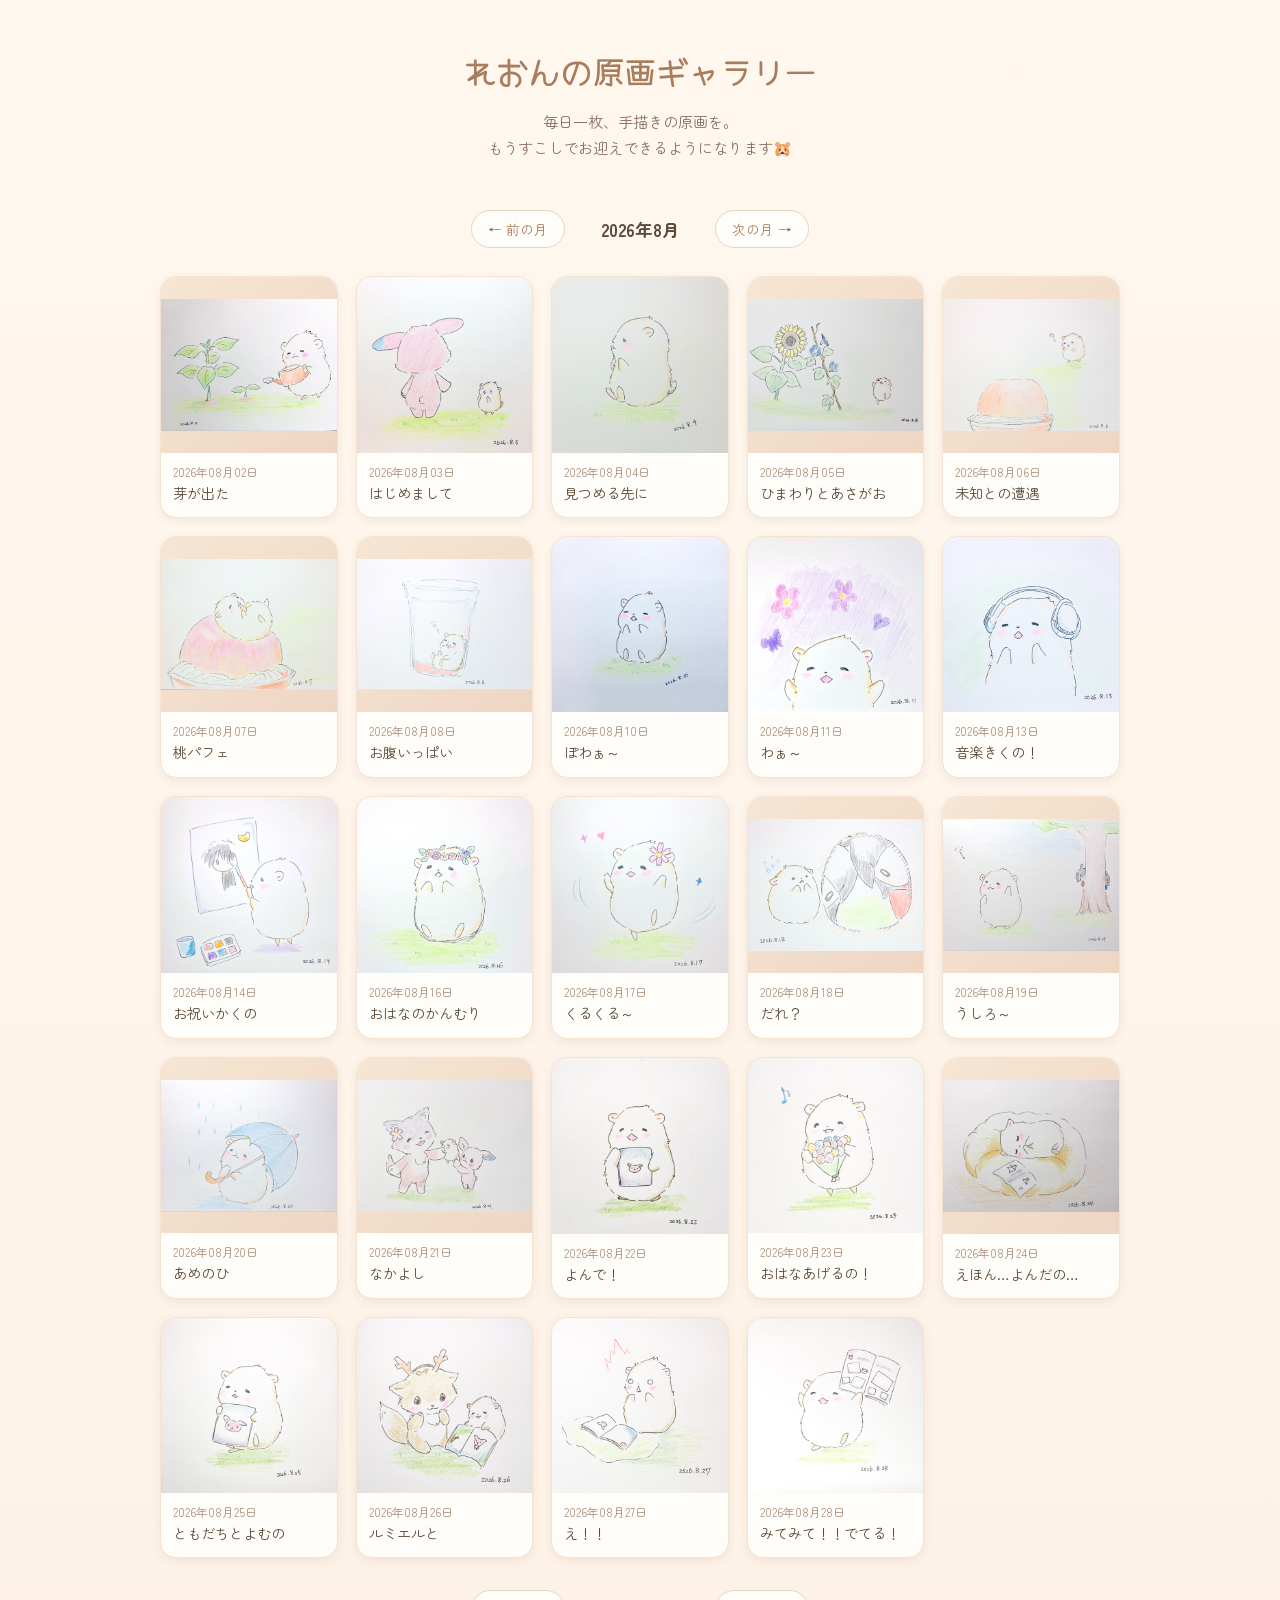
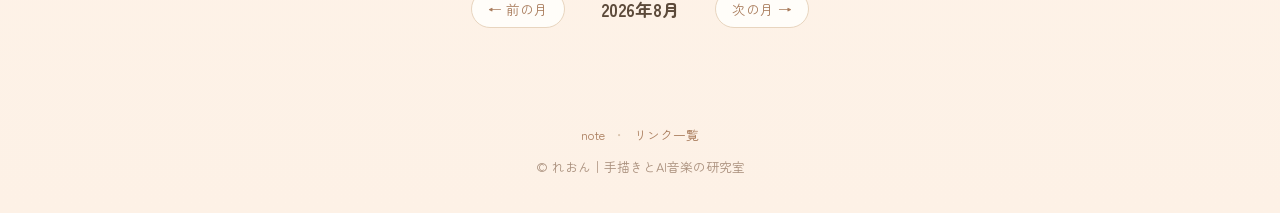
==== index.html @ 55b3cfb3 "フッター足した" ====
<!DOCTYPE html>
<html lang="ja">
<head>
<meta charset="UTF-8">
<meta name="viewport" content="width=device-width, initial-scale=1.0">
<title>れおんの原画ギャラリー</title>
<link rel="stylesheet" href="style.css">
</head>
<body>

<header class="site-header">
  <h1>れおんの原画ギャラリー</h1>
  <p class="subtitle" id="subtitle">毎日一枚、手描きの原画を。<br>気になった一枚を、お迎えしてみてください✨</p>
  <p class="price-note">原画は、1枚 ¥2,000 です<br>サイズは、はがきサイズくらい(約10.7×14.5cm)</p>
</header>

<main>
  <div class="month-nav">
    <button id="prev-month" class="month-nav-btn">&larr; 前の月</button>
    <div id="current-month" class="current-month"></div>
    <button id="next-month" class="month-nav-btn">次の月 &rarr;</button>
  </div>
  <div id="calendar-grid" class="calendar-grid">
    <!-- JSで生成 -->
  </div>
  <p id="empty-msg" class="empty-msg hidden">この月には、まだ絵がありません。</p>
  <div class="month-nav month-nav-bottom">
    <button id="prev-month-bottom" class="month-nav-btn">&larr; 前の月</button>
    <div id="current-month-bottom" class="current-month"></div>
    <button id="next-month-bottom" class="month-nav-btn">次の月 &rarr;</button>
  </div>
</main>

<footer class="site-footer">
  <p class="footer-links">
    <a href="https://note.com/leon_s_lab" target="_blank" rel="noopener">note</a>
    <span class="footer-sep">・</span>
    <a href="https://lit.link/leonslab" target="_blank" rel="noopener">リンク一覧</a>
  </p>
  <p>&copy; れおん｜手描きとAI音楽の研究室</p>
</footer>

<!-- 詳細モーダル -->
<div id="modal-overlay" class="modal-overlay hidden">
  <div class="modal-box">
    <button id="modal-close" class="modal-close">&times;</button>
    <div class="modal-image-wrap">
      <img id="modal-image" src="" alt="">
      <div id="modal-soldout" class="soldout-badge hidden">お迎えされました</div>
    </div>
    <h2 id="modal-title"></h2>
    <p id="modal-date" class="modal-date"></p>
    <p id="modal-note" class="modal-note"></p>
    <p id="modal-price" class="modal-price"></p>
    <p class="modal-size">サイズ: はがきサイズくらい(約10.7×14.5cm)</p>

    <a id="modal-base-link" href="#" target="_blank" rel="noopener" class="apply-button base-buy-button hidden">BASEで購入する</a>
    <p class="or-divider hidden" id="or-divider">または</p>

    <form id="apply-form" class="apply-form">
      <input type="hidden" id="form-artwork" name="artwork" value="">

      <label class="form-label" for="form-name">お名前(ニックネームでOK)</label>
      <input type="text" id="form-name" name="name" class="form-input" required>

      <label class="form-label" for="form-method">ご希望の連絡手段</label>
      <select id="form-method" name="method" class="form-input" required>
        <option value="">選んでください</option>
        <option value="X(Twitter)DM">X(Twitter)のDM</option>
        <option value="InstagramDM">InstagramのDM</option>
        <option value="Discord">Discord</option>
        <option value="メール">メール</option>
      </select>

      <label class="form-label" for="form-account">そのアカウント名・連絡先</label>
      <input type="text" id="form-account" name="account" class="form-input" placeholder="例: @your_id" required>

      <button type="submit" class="apply-button">この一枚を申し込む</button>
    </form>
    <p id="form-status" class="form-status hidden"></p>

    <p id="modal-sold-msg" class="sold-msg hidden">この作品は、すでにおうちが決まりました。</p>
  </div>
</div>

<script src="script.js"></script>
</body>
</html>
---- style.css ----
@import url('https://fonts.googleapis.com/css2?family=Yomogi&family=Zen+Maru+Gothic:wght@400;500;700&display=swap');

* {
  box-sizing: border-box;
}

.hidden {
  display: none !important;
}

body {
  margin: 0;
  font-family: 'Zen Maru Gothic', sans-serif;
  background: linear-gradient(180deg, #fff8ef 0%, #fdf1e6 100%);
  color: #5c4a3a;
  min-height: 100vh;
}

.site-header {
  text-align: center;
  padding: 48px 20px 24px;
}

.site-header h1 {
  font-family: 'Yomogi', cursive;
  font-size: 2rem;
  color: #a97c5c;
  margin: 0 0 12px;
}

.subtitle {
  font-size: 0.95rem;
  line-height: 1.7;
  color: #8a7161;
}

.price-note {
  display: inline-block;
  margin-top: 14px;
  font-size: 0.85rem;
  color: #a97c5c;
  background: #fdf1e6;
  border: 1px solid #e8d5bf;
  padding: 6px 16px;
  border-radius: 999px;
}

main {
  max-width: 1000px;
  margin: 0 auto;
  padding: 0 20px 60px;
}

.month-nav {
  display: flex;
  align-items: center;
  justify-content: center;
  gap: 20px;
  margin: 10px 0 28px;
}

.month-nav-btn {
  background: #fffdf9;
  border: 1px solid #e8d5bf;
  color: #a97c5c;
  padding: 8px 16px;
  border-radius: 999px;
  cursor: pointer;
  font-family: inherit;
  font-size: 0.85rem;
  transition: background 0.15s ease;
}

.month-nav-btn:hover {
  background: #f6e6d3;
}

.current-month {
  font-size: 1.1rem;
  font-weight: 700;
  color: #5c4a3a;
  min-width: 110px;
  text-align: center;
}

.empty-msg {
  text-align: center;
  color: #a98f7c;
  padding: 40px 0;
}

.empty-msg.hidden {
  display: none;
}

.month-nav-bottom {
  margin-top: 32px;
  margin-bottom: 0;
}

.calendar-grid {
  display: grid;
  grid-template-columns: repeat(auto-fill, minmax(150px, 1fr));
  gap: 18px;
}

.art-card {
  background: #fffdf9;
  border-radius: 16px;
  overflow: hidden;
  box-shadow: 0 3px 10px rgba(169, 124, 92, 0.12);
  cursor: pointer;
  transition: transform 0.15s ease, box-shadow 0.15s ease;
  position: relative;
  border: 1px solid #f3e3d0;
}

.art-card:hover {
  transform: translateY(-4px);
  box-shadow: 0 6px 16px rgba(169, 124, 92, 0.2);
}

.art-card .thumb {
  width: 100%;
  aspect-ratio: 1 / 1;
  background: linear-gradient(135deg, #f6e6d3, #eed6c3);
  display: flex;
  align-items: center;
  justify-content: center;
  font-size: 2rem;
  overflow: hidden;
}

.art-card .thumb img {
  width: 100%;
  height: 100%;
  object-fit: contain;
}

.art-card .card-info {
  padding: 10px 12px 14px;
}

.art-card .card-date {
  font-size: 0.75rem;
  color: #a98f7c;
}

.art-card .card-title {
  font-size: 0.9rem;
  margin-top: 2px;
  color: #5c4a3a;
}

.sold-ribbon {
  position: absolute;
  top: 12px;
  right: -34px;
  background: #c98a6b;
  color: #fff;
  font-size: 0.65rem;
  padding: 3px 32px;
  transform: rotate(35deg);
  box-shadow: 0 2px 6px rgba(0,0,0,0.15);
  white-space: nowrap;
}

.site-footer {
  text-align: center;
  padding: 24px;
  font-size: 0.8rem;
  color: #a98f7c;
}

.footer-links {
  margin-bottom: 8px;
}

.footer-links a {
  color: #a97c5c;
  text-decoration: none;
}

.footer-links a:hover {
  text-decoration: underline;
}

.footer-sep {
  color: #d9c3ac;
  margin: 0 4px;
}

/* モーダル */
.modal-overlay {
  position: fixed;
  inset: 0;
  background: rgba(92, 74, 58, 0.45);
  display: flex;
  align-items: center;
  justify-content: center;
  padding: 20px;
  z-index: 100;
}

.modal-overlay.hidden {
  display: none;
}

.modal-box {
  background: #fffdf9;
  border-radius: 20px;
  max-width: 420px;
  width: 100%;
  padding: 28px;
  position: relative;
  max-height: 90vh;
  overflow-y: auto;
  box-shadow: 0 10px 30px rgba(0,0,0,0.2);
}

.modal-close {
  position: absolute;
  top: 14px;
  right: 16px;
  background: none;
  border: none;
  font-size: 1.4rem;
  color: #a98f7c;
  cursor: pointer;
  line-height: 1;
}

.modal-image-wrap {
  position: relative;
  border-radius: 14px;
  overflow: hidden;
  aspect-ratio: 1 / 1;
  background: linear-gradient(135deg, #f6e6d3, #eed6c3);
  display: flex;
  align-items: center;
  justify-content: center;
  font-size: 3rem;
  margin-bottom: 16px;
}

.modal-image-wrap img {
  width: 100%;
  height: 100%;
  object-fit: contain;
  display: none;
}

.soldout-badge {
  position: absolute;
  top: 12px;
  right: 12px;
  background: #c98a6b;
  color: #fff;
  font-size: 0.75rem;
  padding: 5px 12px;
  border-radius: 999px;
}

.soldout-badge.hidden {
  display: none;
}

#modal-title {
  font-size: 1.2rem;
  margin: 0 0 4px;
  color: #5c4a3a;
}

.modal-date {
  font-size: 0.8rem;
  color: #a98f7c;
  margin: 0 0 10px;
}

.modal-note {
  font-size: 0.9rem;
  line-height: 1.6;
  color: #6b5847;
  margin-bottom: 14px;
}

.modal-price {
  font-size: 1.1rem;
  font-weight: 700;
  color: #a97c5c;
  margin-bottom: 16px;
}

.modal-size {
  font-size: 0.8rem;
  color: #8a7161;
  margin: -10px 0 16px;
}

.apply-form {
  display: flex;
  flex-direction: column;
  gap: 4px;
}

.form-label {
  font-size: 0.8rem;
  color: #8a7161;
  margin-top: 10px;
}

.form-input {
  font-family: inherit;
  font-size: 0.9rem;
  padding: 10px 12px;
  border-radius: 10px;
  border: 1px solid #e8d5bf;
  background: #fffdf9;
  color: #5c4a3a;
}

.form-input:focus {
  outline: 2px solid #d9b18e;
  outline-offset: 1px;
}

.apply-button {
  display: block;
  width: 100%;
  text-align: center;
  background: #c98a6b;
  color: #fff;
  padding: 12px;
  border: none;
  border-radius: 999px;
  text-decoration: none;
  font-size: 0.95rem;
  margin-top: 16px;
  cursor: pointer;
  transition: background 0.15s ease;
}

.apply-button:hover {
  background: #b57657;
}

.form-status {
  text-align: center;
  margin-top: 12px;
  font-size: 0.85rem;
  color: #a97c5c;
}

.form-status.hidden {
  display: none;
}

.base-buy-button {
  background: #7a9e7e;
  margin-top: 0;
}

.base-buy-button:hover {
  background: #688c6c;
}

.or-divider {
  text-align: center;
  font-size: 0.8rem;
  color: #a98f7c;
  margin: 10px 0;
}

.sold-msg {
  text-align: center;
  padding: 12px;
  background: #f3e3d0;
  border-radius: 999px;
  color: #8a7161;
  font-size: 0.9rem;
}

.sold-msg.hidden {
  display: none;
}

@media (prefers-color-scheme: dark) {
  body {
    background: linear-gradient(180deg, #2a221c 0%, #1f1913 100%);
    color: #ecdfd0;
  }
  .site-header h1 { color: #e0b48c; }
  .footer-links a { color: #e0b48c; }
  .subtitle { color: #cbb8a3; }
  .price-note { background: #34291f; border-color: #4a3b2c; color: #e0b48c; }
  .modal-size { color: #b8a28c; }
  .art-card { background: #34291f; border-color: #4a3b2c; }
  .art-card .card-date { color: #b8a28c; }
  .art-card .card-title { color: #ecdfd0; }
  .modal-box { background: #34291f; }
  .modal-note { color: #d8c9b8; }
  .sold-msg { background: #4a3b2c; color: #cbb8a3; }
  .month-nav-btn { background: #34291f; border-color: #4a3b2c; color: #e0b48c; }
  .current-month { color: #ecdfd0; }
  .empty-msg { color: #b8a28c; }
  .form-label { color: #cbb8a3; }
  .form-input { background: #2a221c; border-color: #4a3b2c; color: #ecdfd0; }
}
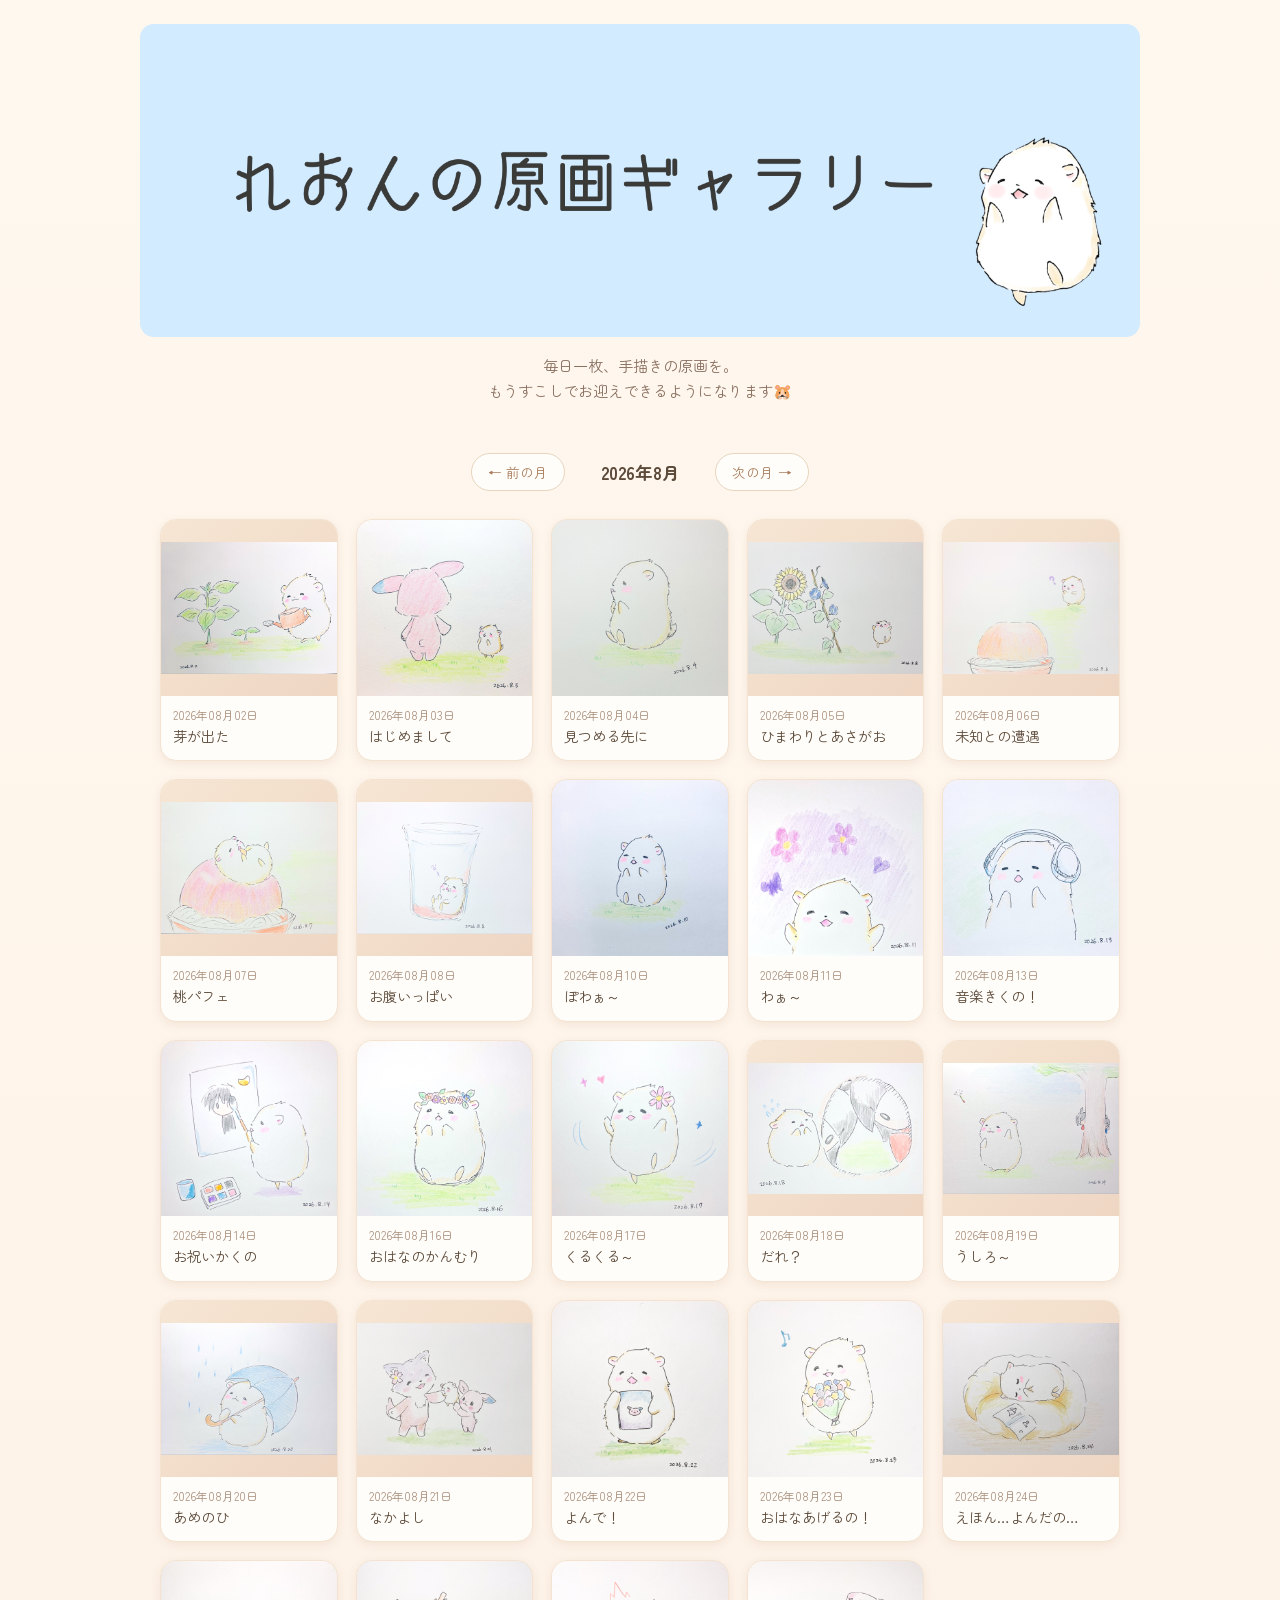
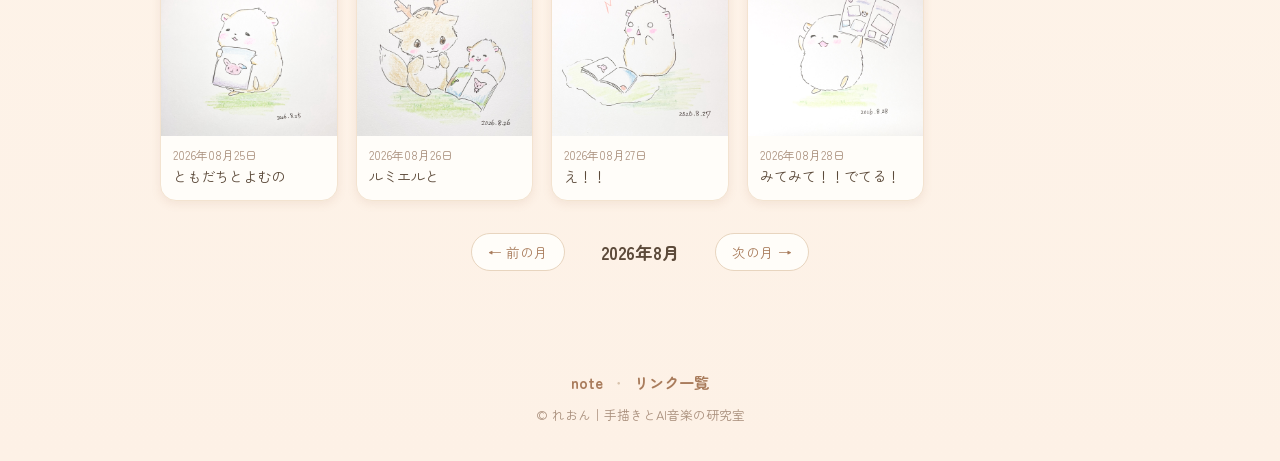
==== commit af5fcab8: "ヘッダー追加" ====
--- a/index.html
+++ b/index.html
@@ -9,7 +9,7 @@
 <body>
 
 <header class="site-header">
-  <h1>れおんの原画ギャラリー</h1>
+  <h1 class="header-image"><img src="assets/header.png" alt="れおんの原画ギャラリー"></h1>
   <p class="subtitle" id="subtitle">毎日一枚、手描きの原画を。<br>気になった一枚を、お迎えしてみてください✨</p>
   <p class="price-note">原画は、1枚 ¥2,000 です<br>サイズは、はがきサイズくらい(約10.7×14.5cm)</p>
 </header>
--- a/style.css
+++ b/style.css
@@ -18,7 +18,7 @@
 
 .site-header {
   text-align: center;
-  padding: 48px 20px 24px;
+  padding: 24px 20px 24px;
 }
 
 .site-header h1 {
@@ -26,6 +26,18 @@
   font-size: 2rem;
   color: #a97c5c;
   margin: 0 0 12px;
+}
+
+.site-header h1.header-image {
+  margin: 0 auto 16px;
+  max-width: 1000px;
+}
+
+.site-header h1.header-image img {
+  display: block;
+  width: 100%;
+  height: auto;
+  border-radius: 14px;
 }
 
 .subtitle {
@@ -174,11 +186,13 @@
 
 .footer-links {
   margin-bottom: 8px;
+  font-size: 0.95rem;
 }
 
 .footer-links a {
   color: #a97c5c;
   text-decoration: none;
+  font-weight: 700;
 }
 
 .footer-links a:hover {
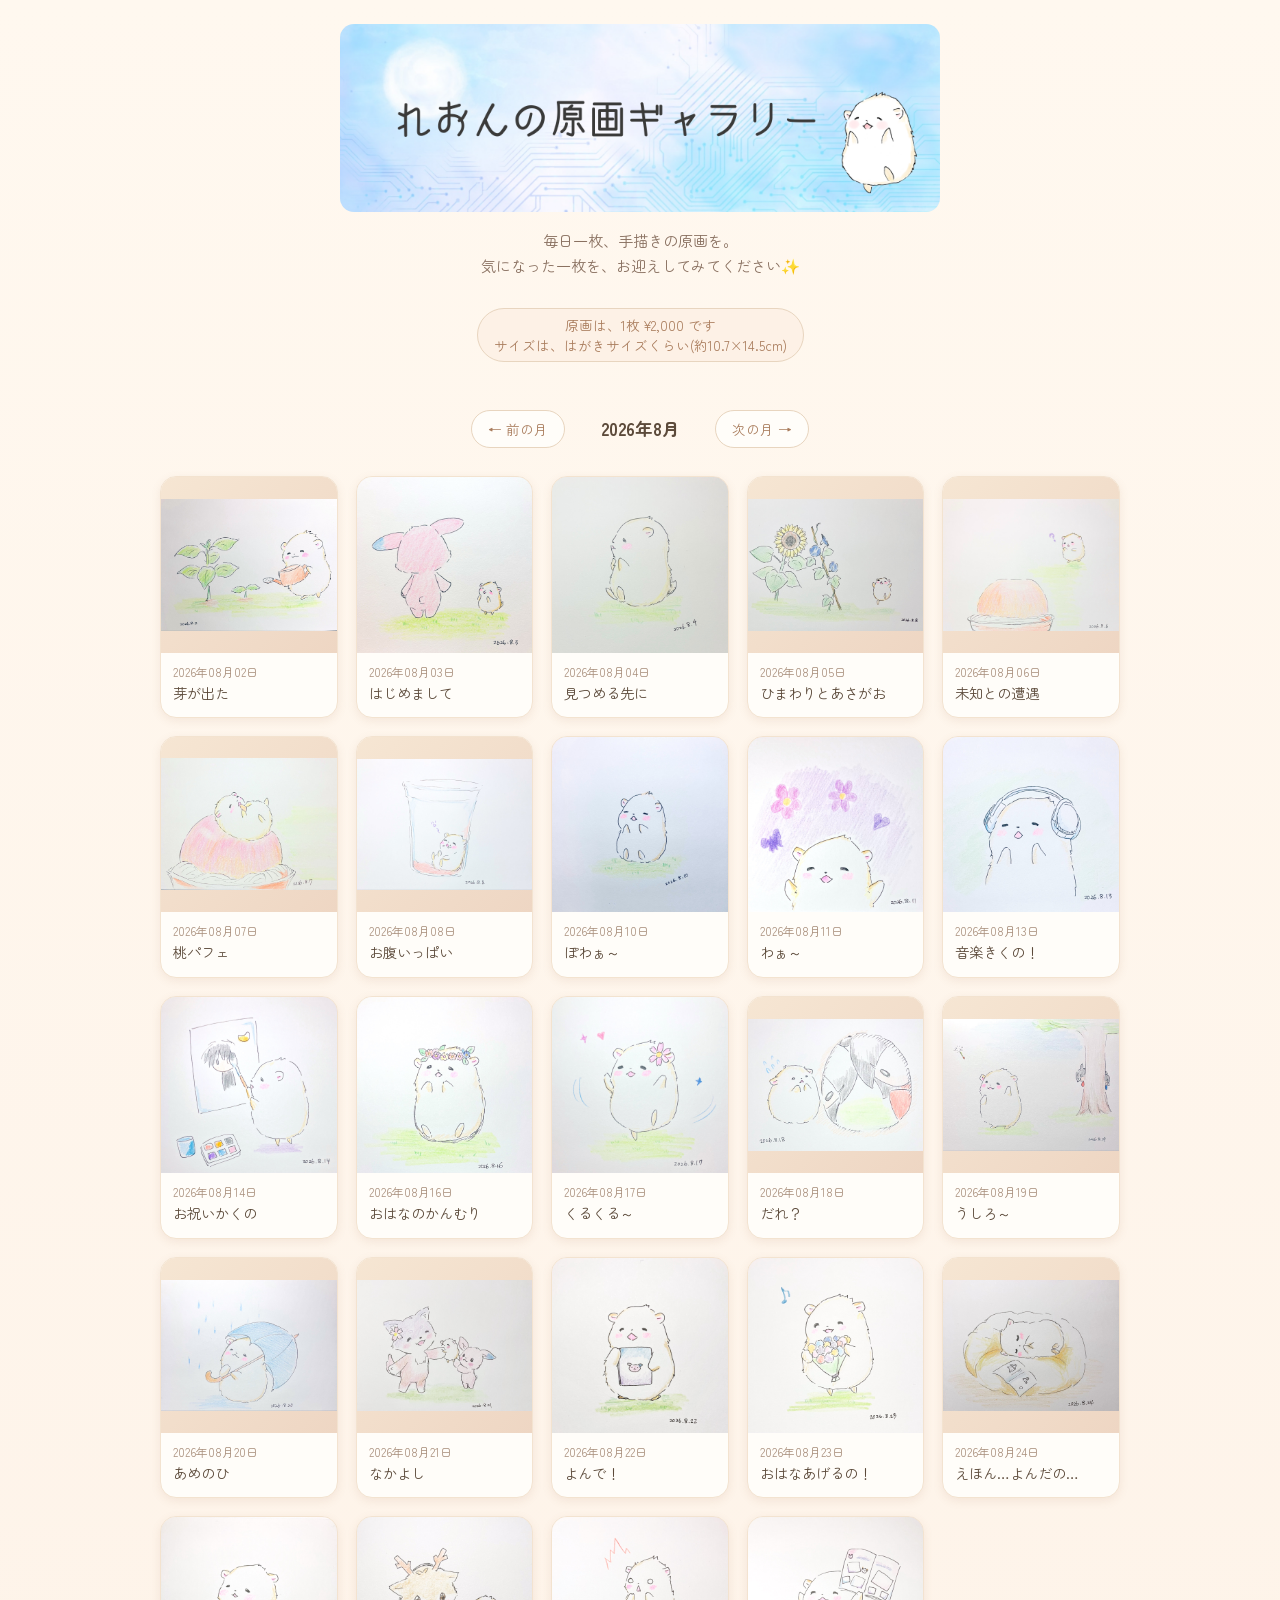
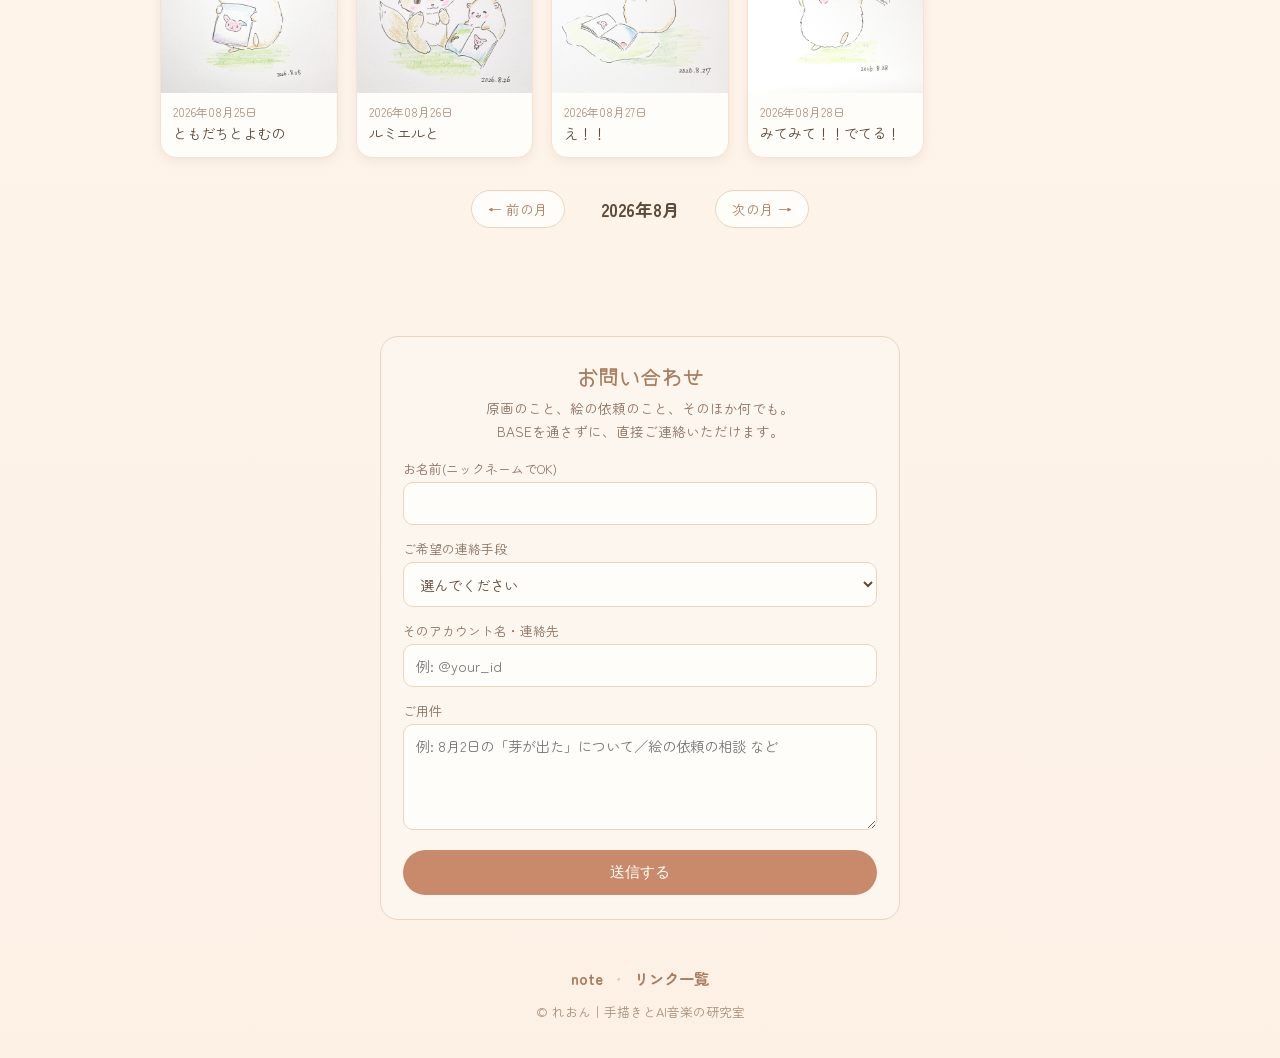
==== commit a8ae6b64: "フォーム変更" ====
--- a/index.html
+++ b/index.html
@@ -31,6 +31,33 @@
   </div>
 </main>
 
+<section class="contact-section" id="contact">
+  <h2 class="contact-title">お問い合わせ</h2>
+  <p class="contact-lead">原画のこと、絵の依頼のこと、そのほか何でも。<br>BASEを通さずに、直接ご連絡いただけます。</p>
+  <form id="apply-form" class="apply-form">
+    <label class="form-label" for="form-name">お名前(ニックネームでOK)</label>
+    <input type="text" id="form-name" name="name" class="form-input" required>
+
+    <label class="form-label" for="form-method">ご希望の連絡手段</label>
+    <select id="form-method" name="method" class="form-input" required>
+      <option value="">選んでください</option>
+      <option value="X(Twitter)DM">X(Twitter)のDM</option>
+      <option value="InstagramDM">InstagramのDM</option>
+      <option value="Discord">Discord</option>
+      <option value="メール">メール</option>
+    </select>
+
+    <label class="form-label" for="form-account">そのアカウント名・連絡先</label>
+    <input type="text" id="form-account" name="account" class="form-input" placeholder="例: @your_id" required>
+
+    <label class="form-label" for="form-message">ご用件</label>
+    <textarea id="form-message" name="message" class="form-input form-textarea" rows="4" placeholder="例: 8月2日の「芽が出た」について／絵の依頼の相談 など" required></textarea>
+
+    <button type="submit" class="apply-button">送信する</button>
+  </form>
+  <p id="form-status" class="form-status hidden"></p>
+</section>
+
 <footer class="site-footer">
   <p class="footer-links">
     <a href="https://note.com/leon_s_lab" target="_blank" rel="noopener">note</a>
@@ -55,29 +82,6 @@
     <p class="modal-size">サイズ: はがきサイズくらい(約10.7×14.5cm)</p>
 
     <a id="modal-base-link" href="#" target="_blank" rel="noopener" class="apply-button base-buy-button hidden">BASEで購入する</a>
-    <p class="or-divider hidden" id="or-divider">または</p>
-
-    <form id="apply-form" class="apply-form">
-      <input type="hidden" id="form-artwork" name="artwork" value="">
-
-      <label class="form-label" for="form-name">お名前(ニックネームでOK)</label>
-      <input type="text" id="form-name" name="name" class="form-input" required>
-
-      <label class="form-label" for="form-method">ご希望の連絡手段</label>
-      <select id="form-method" name="method" class="form-input" required>
-        <option value="">選んでください</option>
-        <option value="X(Twitter)DM">X(Twitter)のDM</option>
-        <option value="InstagramDM">InstagramのDM</option>
-        <option value="Discord">Discord</option>
-        <option value="メール">メール</option>
-      </select>
-
-      <label class="form-label" for="form-account">そのアカウント名・連絡先</label>
-      <input type="text" id="form-account" name="account" class="form-input" placeholder="例: @your_id" required>
-
-      <button type="submit" class="apply-button">この一枚を申し込む</button>
-    </form>
-    <p id="form-status" class="form-status hidden"></p>
 
     <p id="modal-sold-msg" class="sold-msg hidden">この作品は、すでにおうちが決まりました。</p>
   </div>
--- a/style.css
+++ b/style.css
@@ -30,7 +30,7 @@
 
 .site-header h1.header-image {
   margin: 0 auto 16px;
-  max-width: 1000px;
+  max-width: 600px;
 }
 
 .site-header h1.header-image img {
@@ -176,6 +176,30 @@
   box-shadow: 0 2px 6px rgba(0,0,0,0.15);
   white-space: nowrap;
 }
+
+.contact-section {
+  max-width: 520px;
+  margin: 48px auto 8px;
+  padding: 24px 22px;
+  background: #fdf6ee;
+  border: 1px solid #e8d5bf;
+  border-radius: 18px;
+}
+.contact-title {
+  font-family: 'Yomogi', cursive;
+  font-size: 1.3rem;
+  color: #a97c5c;
+  margin: 0 0 6px;
+  text-align: center;
+}
+.contact-lead {
+  font-size: 0.85rem;
+  line-height: 1.7;
+  color: #8a7161;
+  text-align: center;
+  margin: 0 0 6px;
+}
+.form-textarea { resize: vertical; font-family: inherit; }
 
 .site-footer {
   text-align: center;
@@ -418,5 +442,8 @@
   .current-month { color: #ecdfd0; }
   .empty-msg { color: #b8a28c; }
   .form-label { color: #cbb8a3; }
+  .contact-section { background: #34291f; border-color: #4a3b2c; }
+  .contact-title { color: #e0b48c; }
+  .contact-lead { color: #cbb8a3; }
   .form-input { background: #2a221c; border-color: #4a3b2c; color: #ecdfd0; }
 }
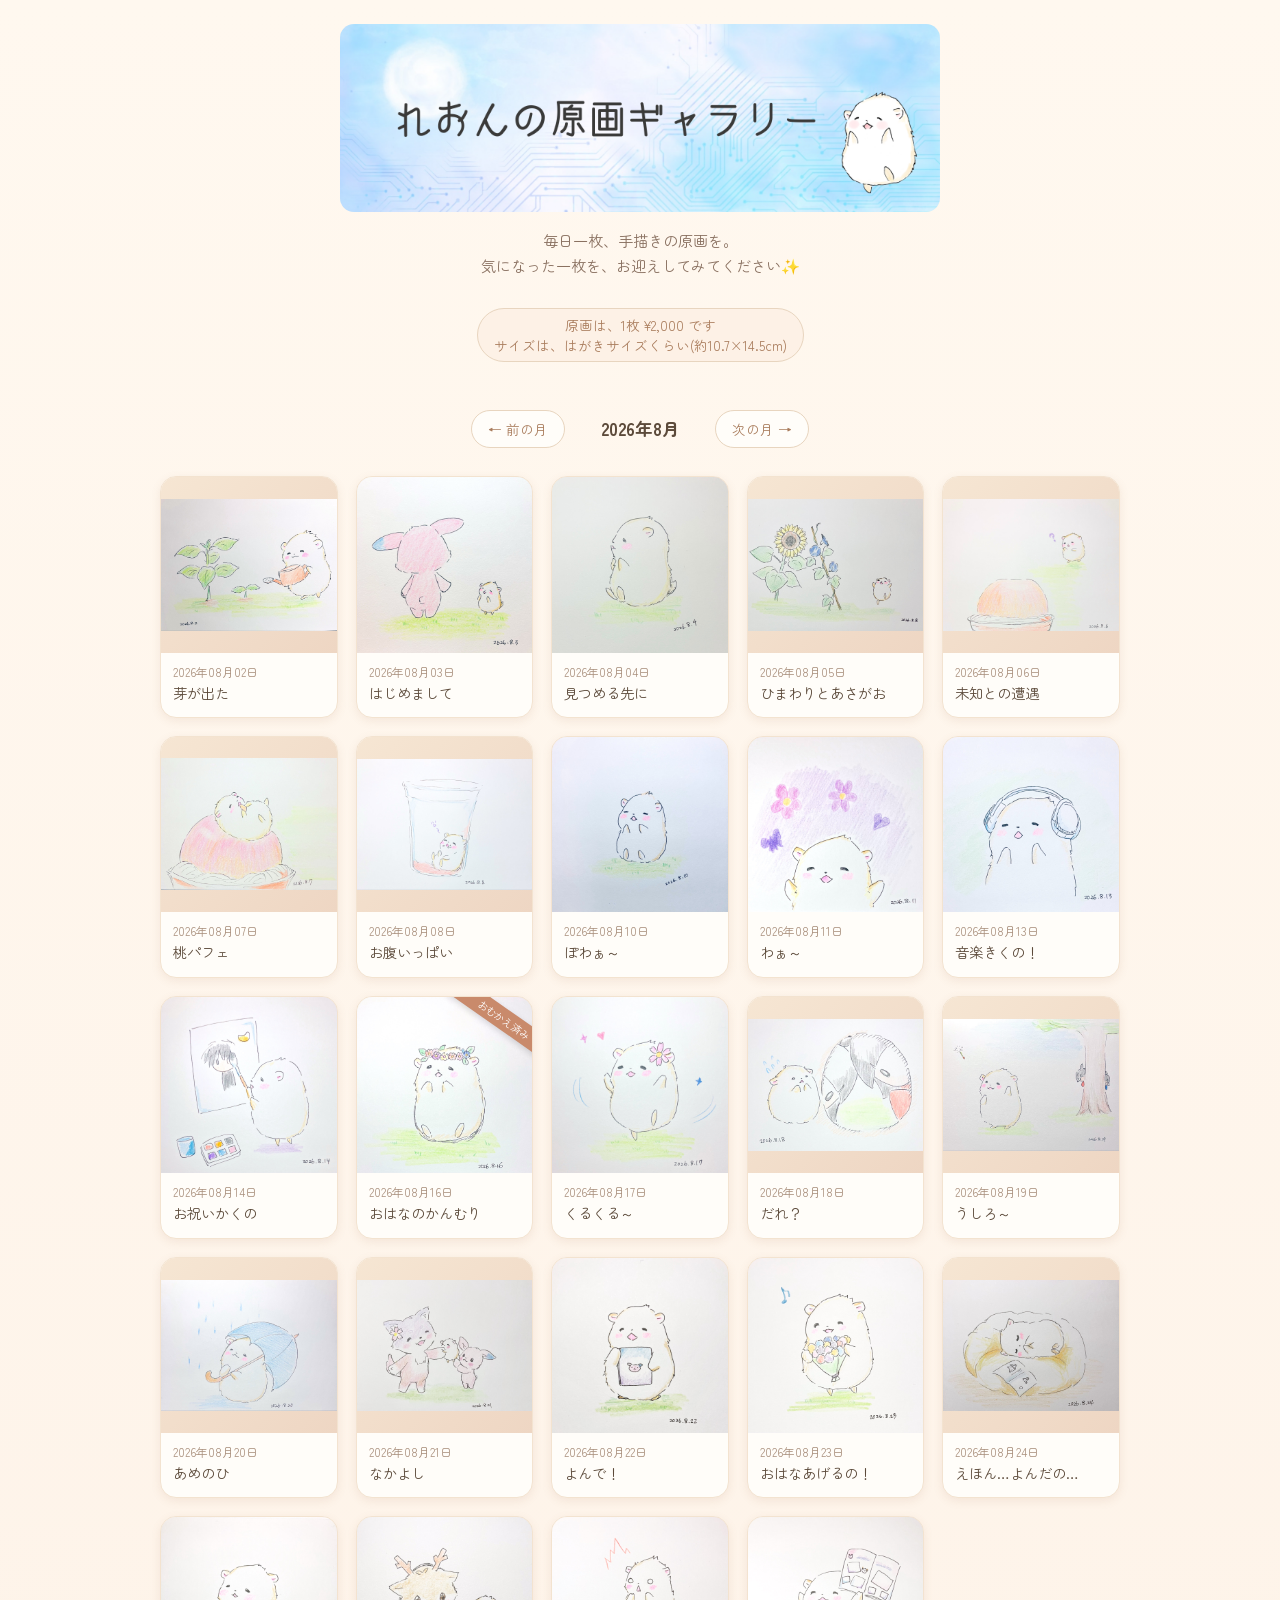
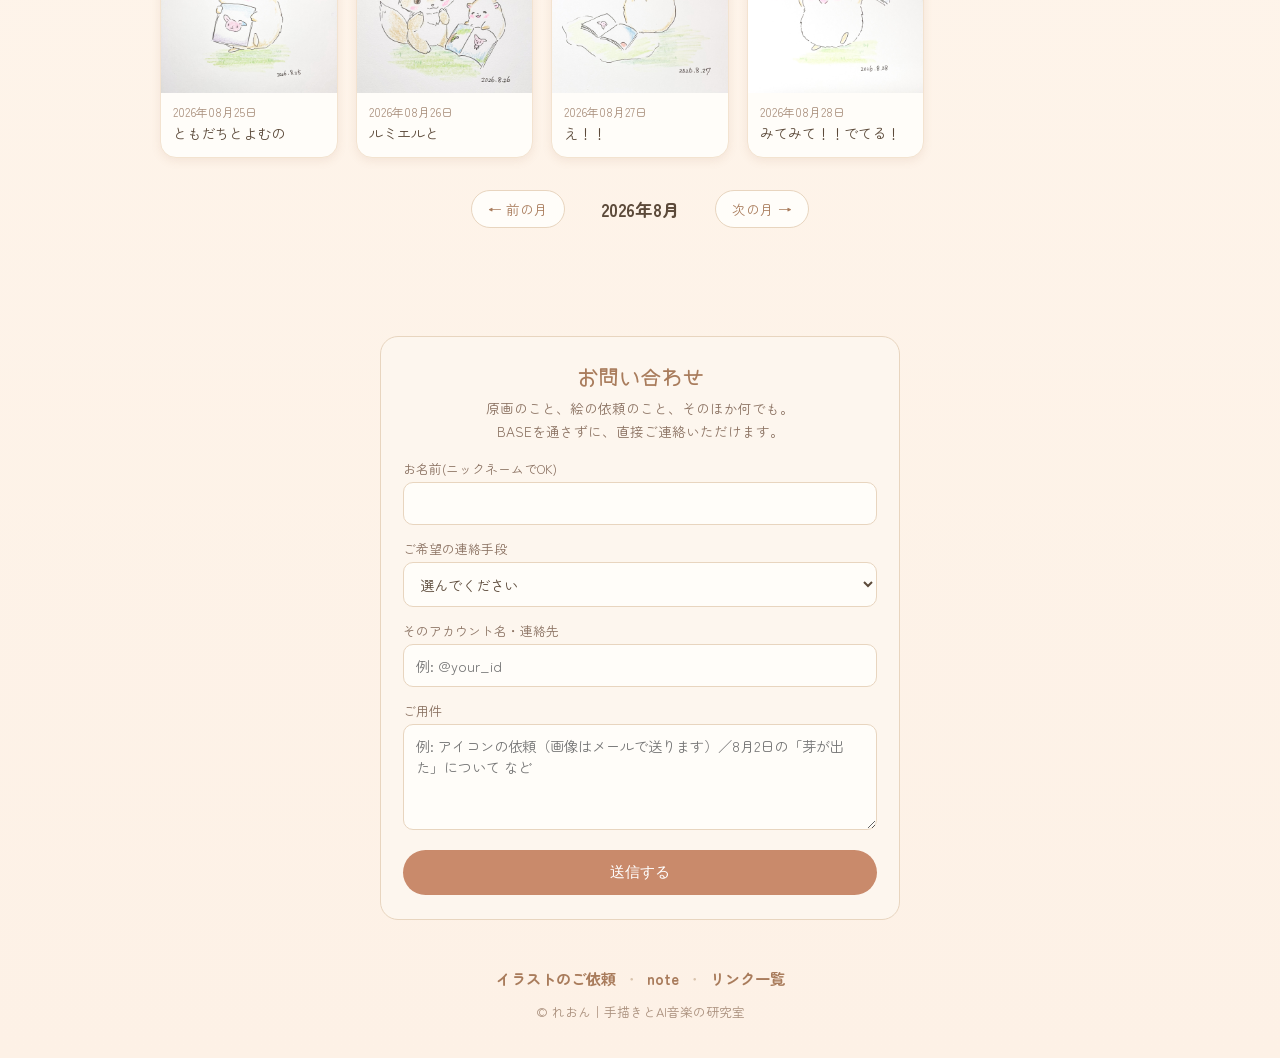
==== commit 9bf2d6a4: "依頼受け付けページ追加" ====
--- a/index.html
+++ b/index.html
@@ -51,7 +51,7 @@
     <input type="text" id="form-account" name="account" class="form-input" placeholder="例: @your_id" required>
 
     <label class="form-label" for="form-message">ご用件</label>
-    <textarea id="form-message" name="message" class="form-input form-textarea" rows="4" placeholder="例: 8月2日の「芽が出た」について／絵の依頼の相談 など" required></textarea>
+    <textarea id="form-message" name="message" class="form-input form-textarea" rows="4" placeholder="例: アイコンの依頼（画像はメールで送ります）／8月2日の「芽が出た」について など" required></textarea>
 
     <button type="submit" class="apply-button">送信する</button>
   </form>
@@ -60,6 +60,8 @@
 
 <footer class="site-footer">
   <p class="footer-links">
+    <a href="request.html">イラストのご依頼</a>
+    <span class="footer-sep">・</span>
     <a href="https://note.com/leon_s_lab" target="_blank" rel="noopener">note</a>
     <span class="footer-sep">・</span>
     <a href="https://lit.link/leonslab" target="_blank" rel="noopener">リンク一覧</a>
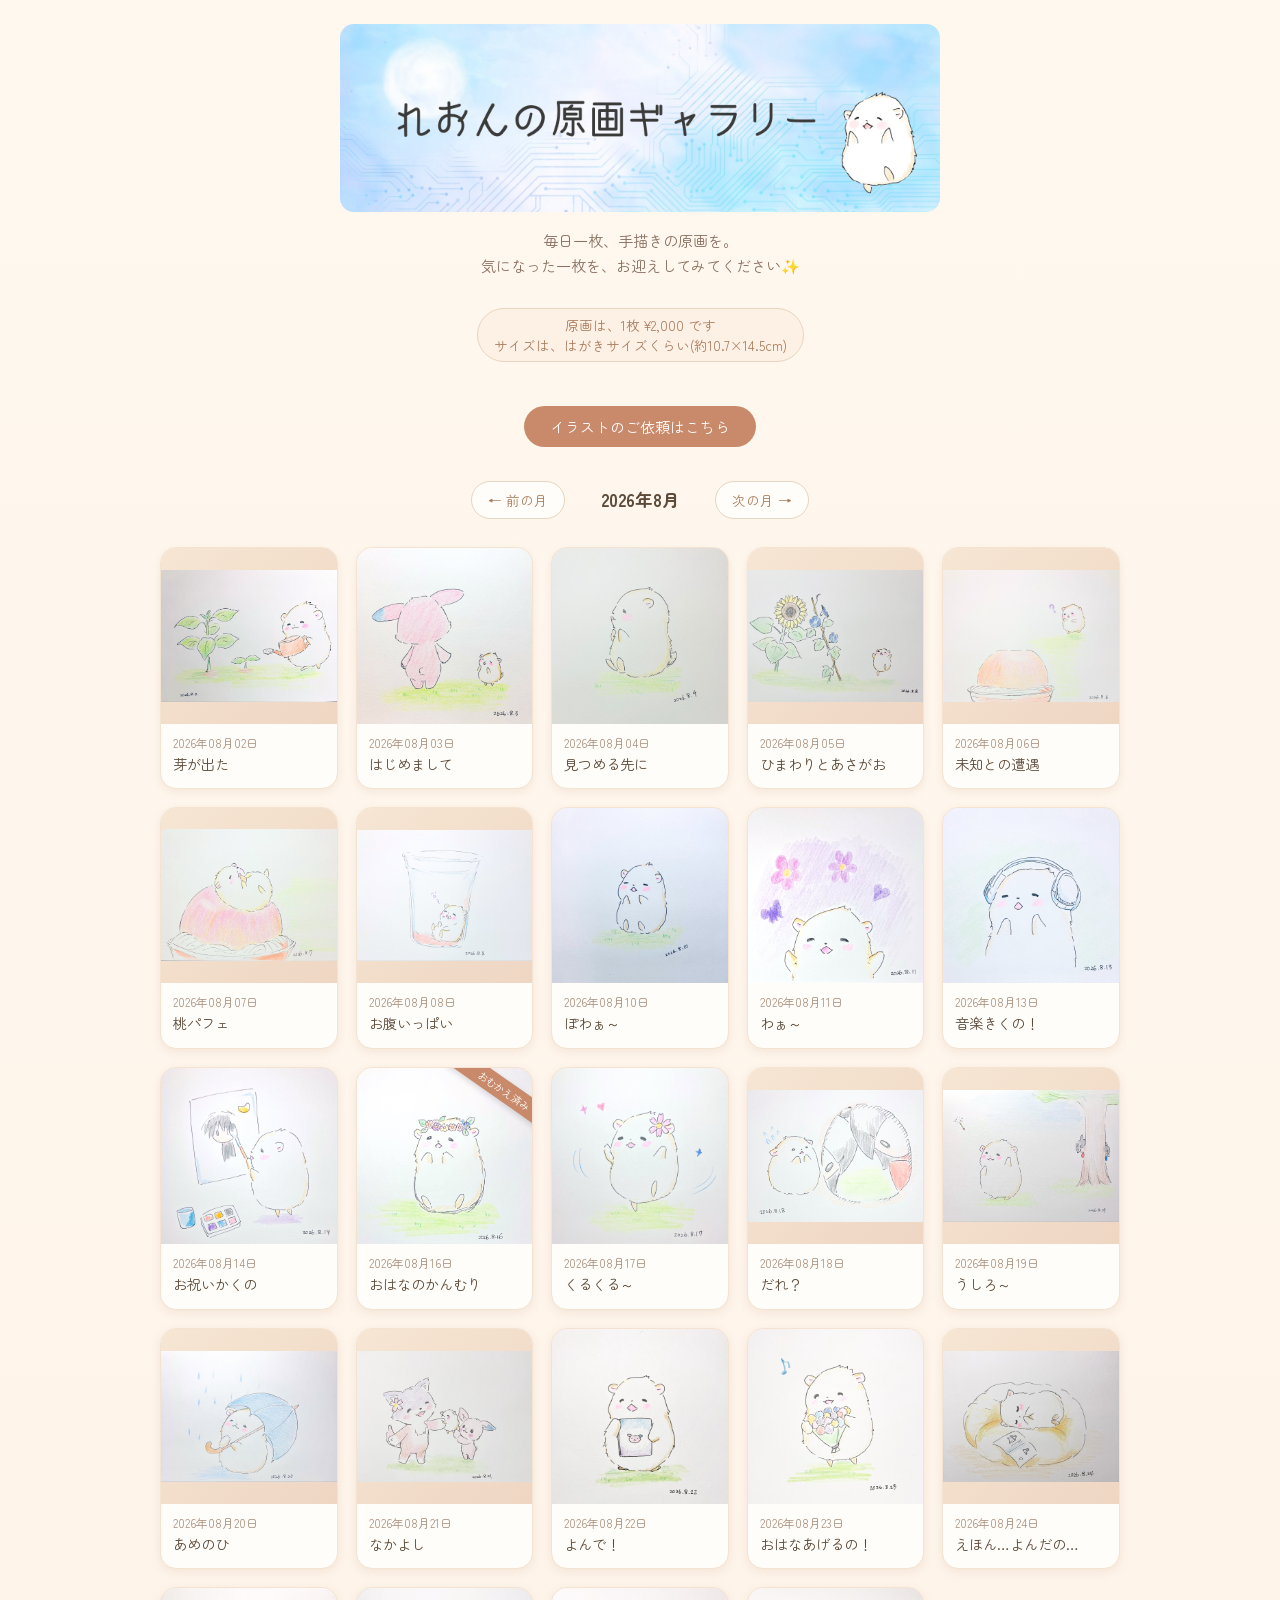
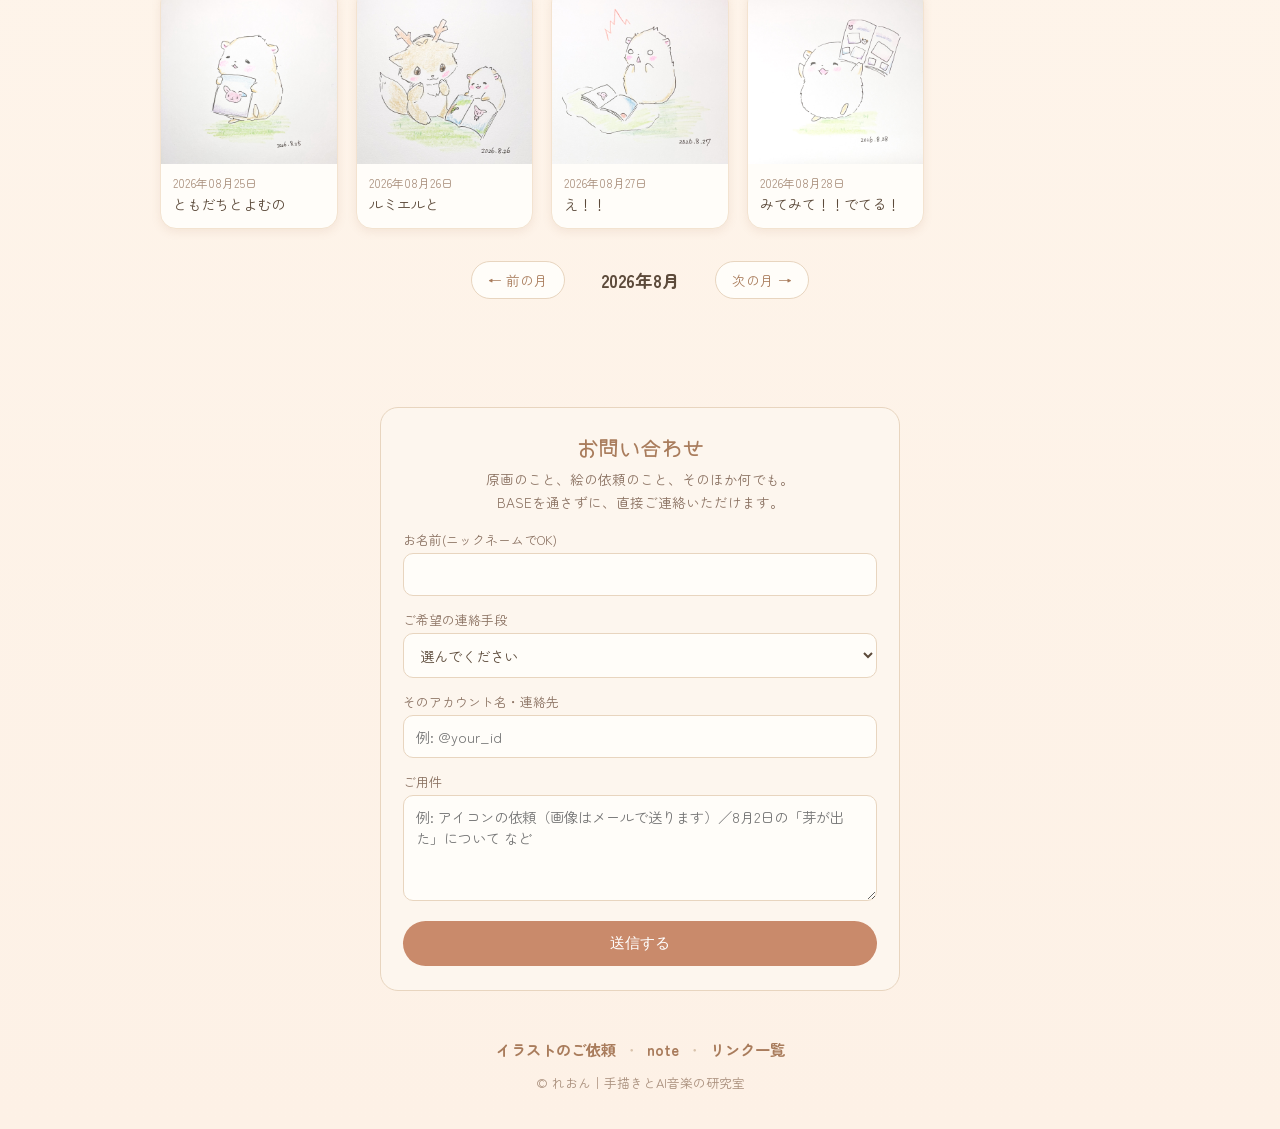
==== commit d261ebcd: "依頼ボタン追加" ====
--- a/index.html
+++ b/index.html
@@ -12,6 +12,7 @@
   <h1 class="header-image"><img src="assets/header.png" alt="れおんの原画ギャラリー"></h1>
   <p class="subtitle" id="subtitle">毎日一枚、手描きの原画を。<br>気になった一枚を、お迎えしてみてください✨</p>
   <p class="price-note">原画は、1枚 ¥2,000 です<br>サイズは、はがきサイズくらい(約10.7×14.5cm)</p>
+  <p class="request-cta"><a class="apply-button request-button" href="request.html">イラストのご依頼はこちら</a></p>
 </header>
 
 <main>
--- a/style.css
+++ b/style.css
@@ -200,6 +200,9 @@
   margin: 0 0 6px;
 }
 .form-textarea { resize: vertical; font-family: inherit; }
+
+.request-cta { margin: 14px 0 0; }
+.site-header .request-button { display: inline-block; width: auto; padding: 10px 26px; font-size: 0.92rem; border-radius: 999px; text-decoration: none; }
 
 .site-footer {
   text-align: center;
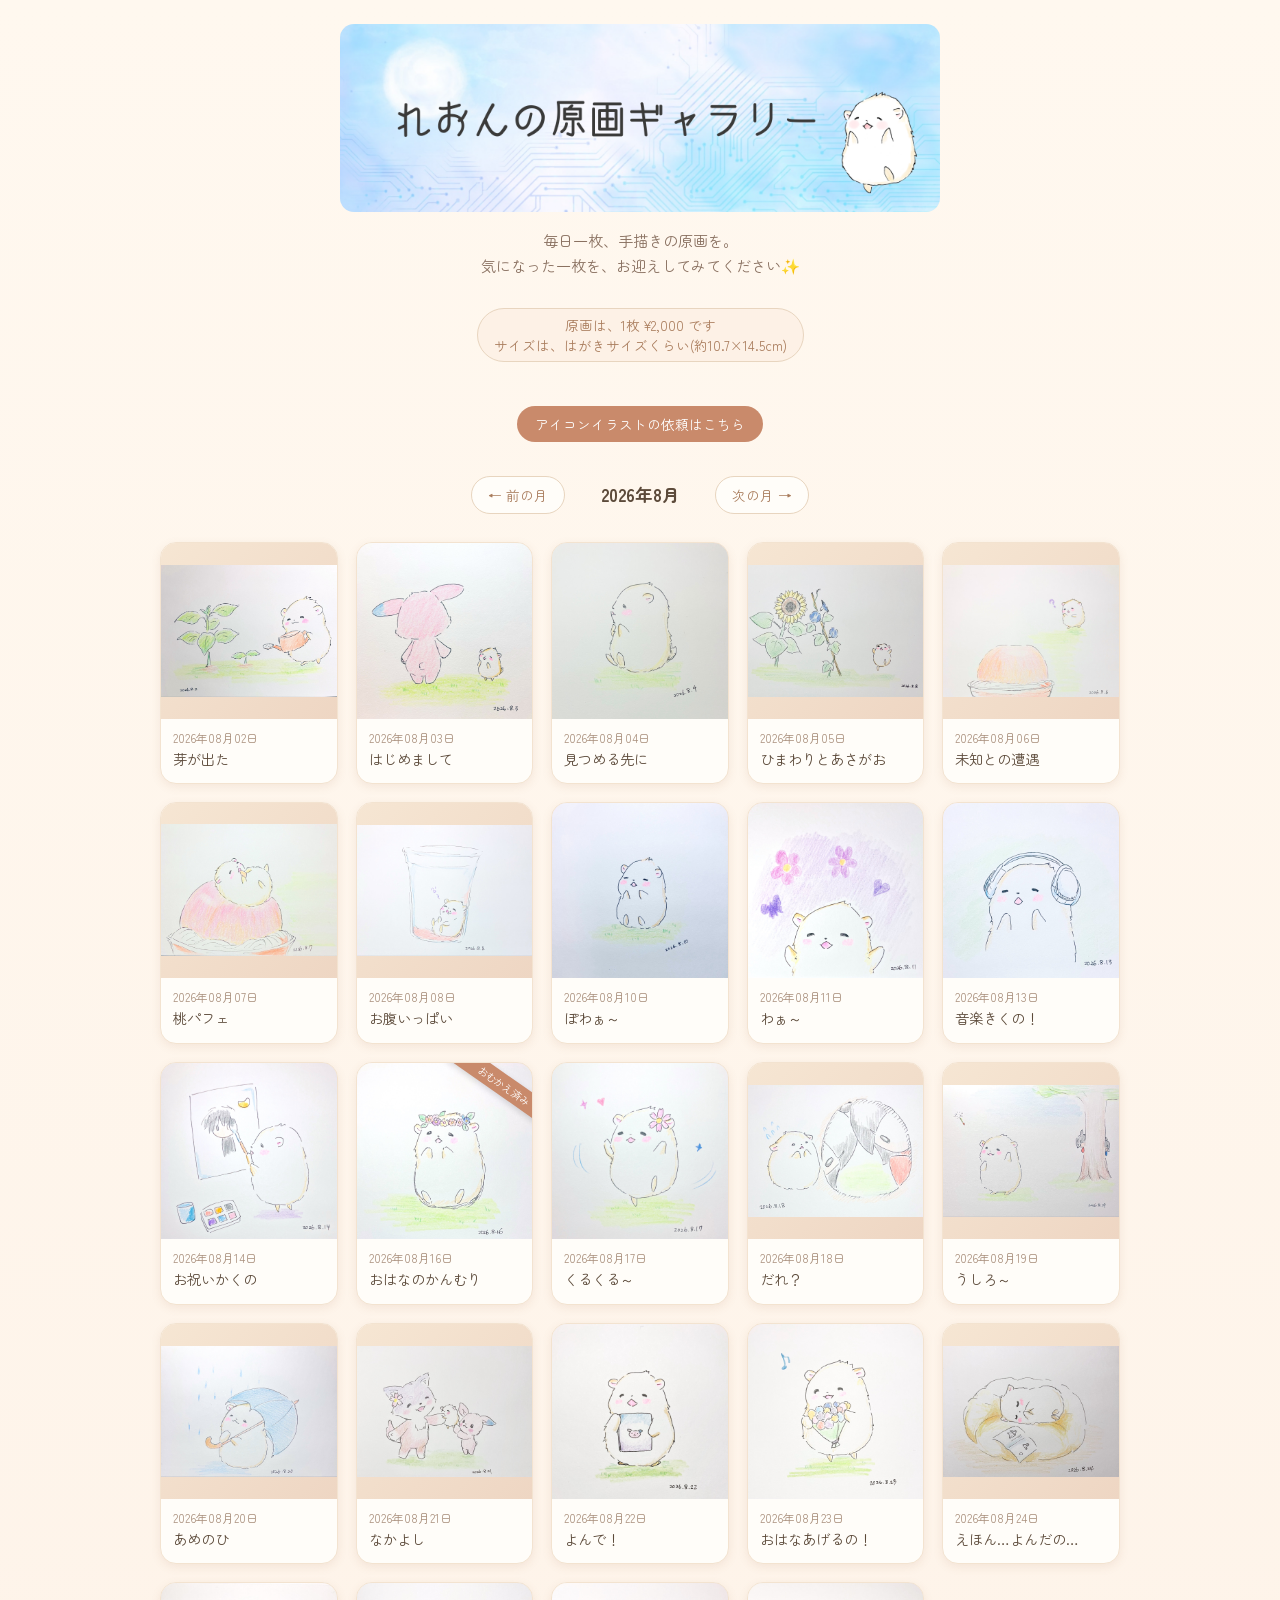
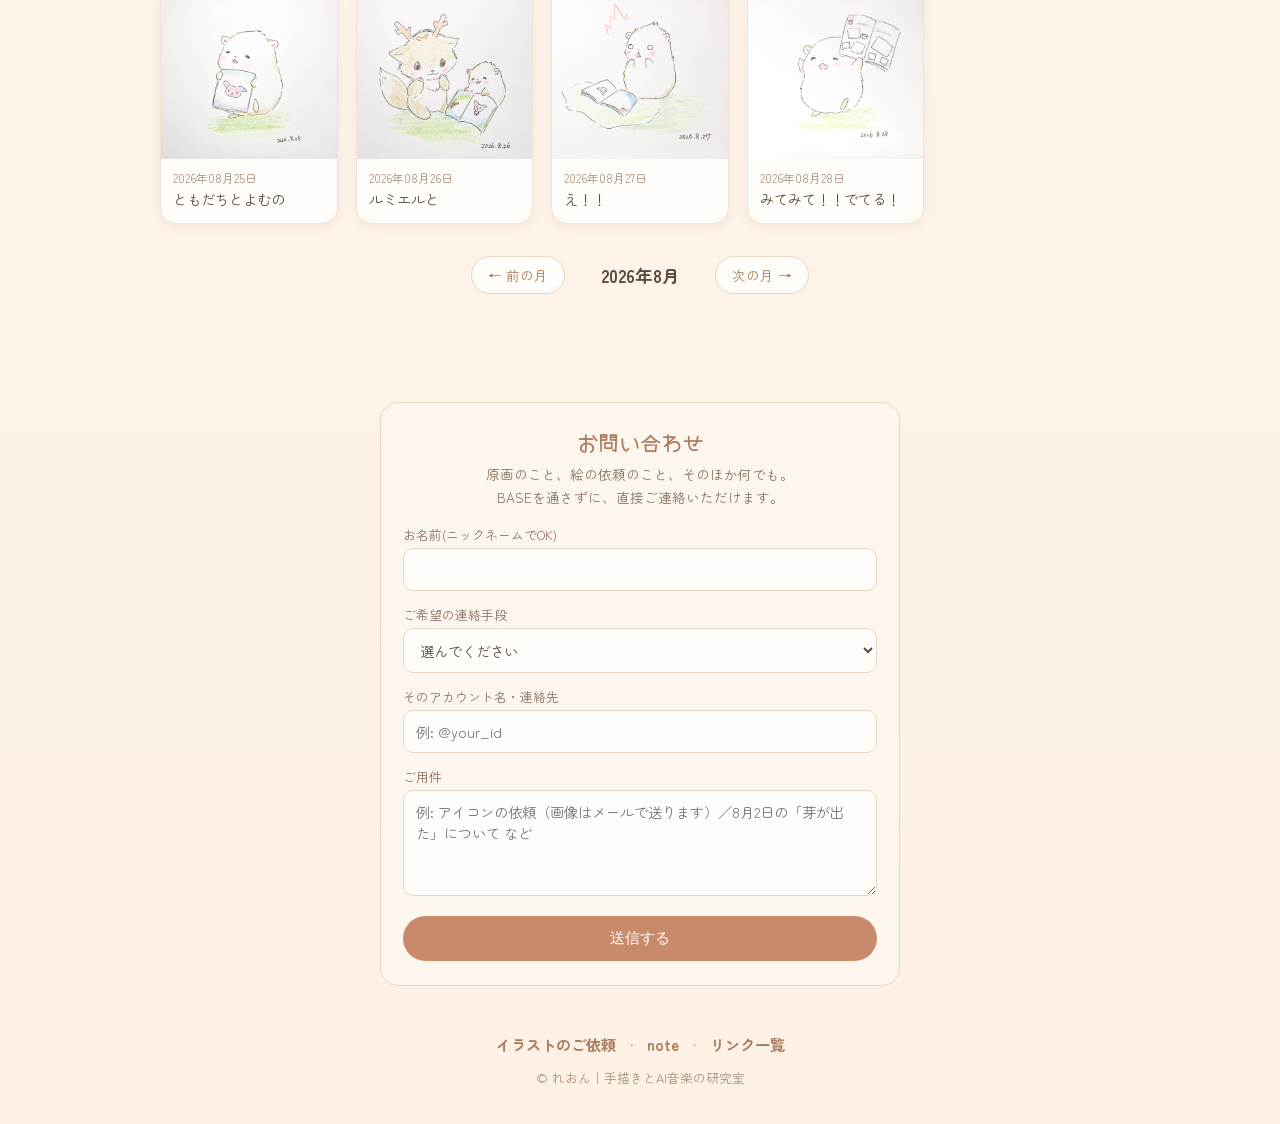
==== commit 81024158: "アイコン変更" ====
--- a/index.html
+++ b/index.html
@@ -12,7 +12,7 @@
   <h1 class="header-image"><img src="assets/header.png" alt="れおんの原画ギャラリー"></h1>
   <p class="subtitle" id="subtitle">毎日一枚、手描きの原画を。<br>気になった一枚を、お迎えしてみてください✨</p>
   <p class="price-note">原画は、1枚 ¥2,000 です<br>サイズは、はがきサイズくらい(約10.7×14.5cm)</p>
-  <p class="request-cta"><a class="apply-button request-button" href="request.html">イラストのご依頼はこちら</a></p>
+  <p class="request-cta"><a class="apply-button request-button" href="request.html">アイコンイラストの依頼はこちら</a></p>
 </header>
 
 <main>
--- a/style.css
+++ b/style.css
@@ -202,7 +202,7 @@
 .form-textarea { resize: vertical; font-family: inherit; }
 
 .request-cta { margin: 14px 0 0; }
-.site-header .request-button { display: inline-block; width: auto; padding: 10px 26px; font-size: 0.92rem; border-radius: 999px; text-decoration: none; }
+.site-header .request-button { display: inline-block; width: auto; max-width: 100%; padding: 8px 18px; font-size: 0.85rem; border-radius: 999px; text-decoration: none; }
 
 .site-footer {
   text-align: center;
